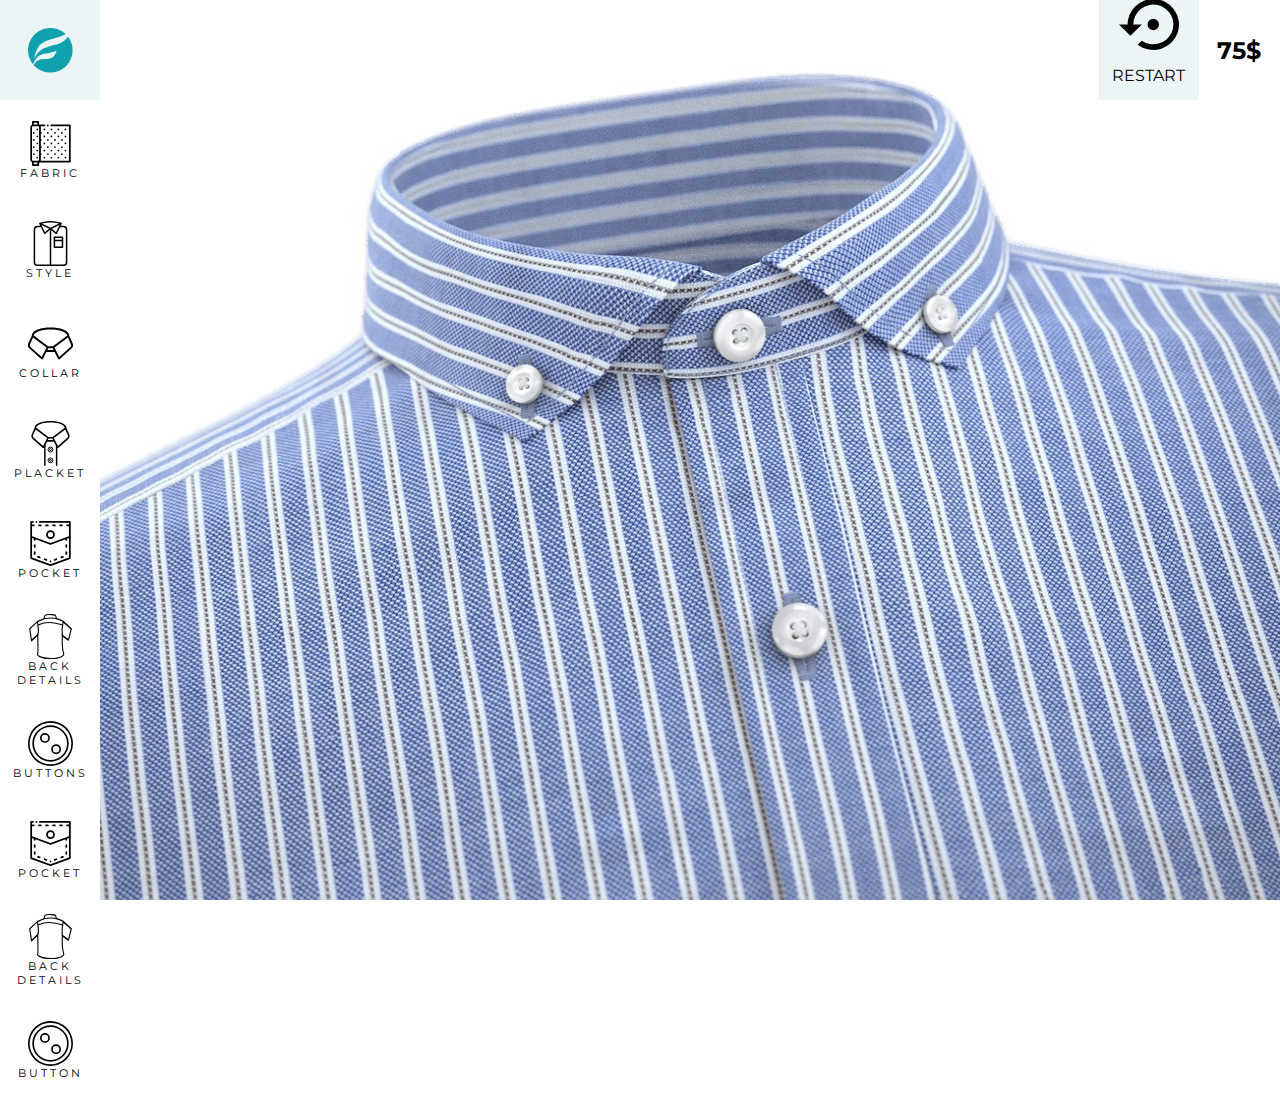
==== Kosuli/men.html @ 0084848f "Add files via upload" ====
<!DOCTYPE html>
<html lang="en">
  <head>
    <meta charset="UTF-8" />
    <meta name="viewport" content="width=device-width, initial-scale=1.0" />
    <meta http-equiv="X-UA-Compatible" content="ie=edge" />
    <title>Document</title>
    <link rel="stylesheet" href="css/buy.css" />
    <link
      href="https://fonts.googleapis.com/css?family=Montserrat:400,500,700,800"
      rel="stylesheet"
    />
  </head>
  <body>
    <div class="design">
      <div class="side">
        <div class="logo">
          <img src="./assets/logo.png" alt="logo" />
        </div>
        <div class="costume">
          <img src="./assets/fabric.svg" alt="style" />
          <p>FABRIC</p>
        </div>
        <div class="costume">
          <img src="./assets/shirt-1.svg" alt="style" />
          <p>STYLE</p>
        </div>
        <div class="costume">
          <img src="./assets/collar.svg" alt="style" />
          <p>COLLAR</p>
        </div>
        <div class="costume">
          <img src="./assets/placket.svg" alt="style" />
          <p>PLACKET</p>
        </div>
        <div class="costume">
          <img src="./assets/pocket.svg" alt="style" />
          <p>POCKET</p>
        </div>
        <div class="costume">
          <img src="./assets/back-details.svg" alt="style" />
          <p>BACK <br />DETAILS</p>
        </div>
        <div class="costume">
          <img src="./assets/shirt-button-with-two-holes.svg" alt="style" />
          <p>BUTTONS</p>
        </div>
        <div class="costume">
          <img src="./assets/pocket.svg" alt="style" />
          <p>POCKET</p>
        </div>
        <div class="costume">
          <img src="./assets/back-details.svg" alt="style" />
          <p>BACK DETAILS</p>
        </div>
        <div class="costume">
          <img src="./assets/shirt-button-with-two-holes.svg" alt="style" />
          <p>BUTTON</p>
        </div>
      </div>
      <div class="main-shirt">
        <img src="./assets/kosula.jpg" alt="kosula" />
      </div>
      <div class="aside">
        <div class="re-price">
          <div class="restart">
            <img src="./assets/restore.svg" alt="restart" />
            <p>RESTART</p>
          </div>
          <div class="price">
            <h2>75$</h2>
          </div>
        </div>

        <div class="two"></div>
        <div class="three"></div>
      </div>
    </div>
  </body>
</html>
---- Kosuli/css/buy.css ----
body {
  font-family: "Montserrat", sans-serif;
}

.side {
  display: -webkit-box;
  display: -ms-flexbox;
  display: flex;
  -webkit-box-orient: vertical;
  -webkit-box-direction: normal;
      -ms-flex-flow: column;
          flex-flow: column;
  width: 100px;
  position: absolute;
  left: 0;
  top: 0;
  -webkit-box-pack: center;
      -ms-flex-pack: center;
          justify-content: center;
  -webkit-box-align: center;
      -ms-flex-align: center;
          align-items: center;
}

.side .logo {
  width: 100%;
  height: 100px;
  display: -webkit-box;
  display: -ms-flexbox;
  display: flex;
  -webkit-box-pack: center;
      -ms-flex-pack: center;
          justify-content: center;
  background: #ebf5f6;
}

.side .logo img {
  width: 45%;
  margin: auto;
  height: 45%;
}

.side .costume {
  width: 100%;
  height: 100px;
  display: -webkit-box;
  display: -ms-flexbox;
  display: flex;
  -webkit-box-pack: center;
      -ms-flex-pack: center;
          justify-content: center;
  -webkit-box-align: center;
      -ms-flex-align: center;
          align-items: center;
  text-align: center;
  -webkit-box-orient: vertical;
  -webkit-box-direction: normal;
      -ms-flex-flow: column;
          flex-flow: column;
}

.side .costume img {
  width: 45%;
  margin: 0 auto;
  height: 45%;
}

.side .costume p {
  margin: 0;
  letter-spacing: 3px;
  font-size: 0.7rem;
}

.main-shirt {
  display: -webkit-box;
  display: -ms-flexbox;
  display: flex;
  -webkit-box-pack: center;
      -ms-flex-pack: center;
          justify-content: center;
  -webkit-box-align: center;
      -ms-flex-align: center;
          align-items: center;
  position: absolute;
  left: 100px;
  top: 0;
}

.main-shirt img {
  width: 100%;
  height: 100vh;
}

.aside {
  height: 100%;
  width: 200px;
  display: -webkit-box;
  display: -ms-flexbox;
  display: flex;
  -webkit-box-orient: vertical;
  -webkit-box-direction: normal;
      -ms-flex-flow: column;
          flex-flow: column;
  position: absolute;
  right: 0;
  top: 0;
}

.aside .re-price {
  display: -webkit-box;
  display: -ms-flexbox;
  display: flex;
  -ms-flex-flow: wrap;
      flex-flow: wrap;
  -webkit-box-pack: space-evenly;
      -ms-flex-pack: space-evenly;
          justify-content: space-evenly;
  -webkit-box-align: center;
      -ms-flex-align: center;
          align-items: center;
}

.aside .re-price .restart {
  background: #ebf5f6;
  width: 100%;
  height: 100px;
  -webkit-box-flex: 0;
      -ms-flex: 0 0 50%;
          flex: 0 0 50%;
  -webkit-box-pack: center;
      -ms-flex-pack: center;
          justify-content: center;
  display: -webkit-box;
  display: -ms-flexbox;
  display: flex;
  -webkit-box-orient: vertical;
  -webkit-box-direction: normal;
      -ms-flex-flow: column;
          flex-flow: column;
  text-align: center;
}

.aside .re-price .restart img {
  margin: auto;
  width: 60%;
}
/*# sourceMappingURL=buy.css.map */
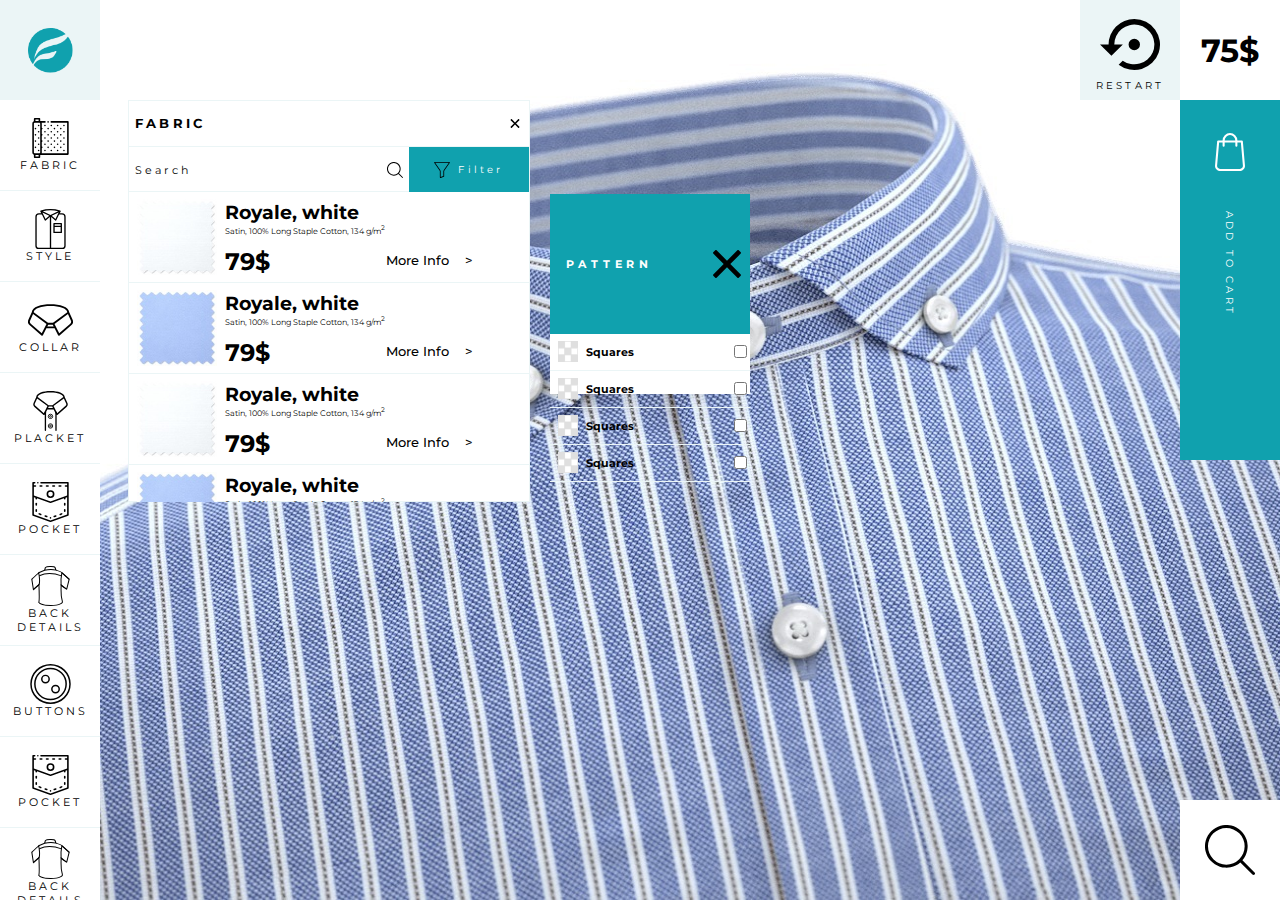
==== commit a0a86e1b: "Add files via upload" ====
--- a/Kosuli/men.html
+++ b/Kosuli/men.html
@@ -71,9 +71,138 @@
             <h2>75$</h2>
           </div>
         </div>
-
-        <div class="two"></div>
-        <div class="three"></div>
+        <div class="cart">
+          <div class="bag">
+            <img src="./assets/shopping-bag.svg" alt="shopping bag" />
+          </div>
+          <div class="add-cart">
+            <a href="#">ADD TO CART</a>
+          </div>
+        </div>
+        <div class="zoom">
+          <img src="./assets/magnifying-glass.svg" alt="magnifying glass" />
+        </div>
+      </div>
+      <div class="pop-1">
+        <div class="main">
+          <div class="material">
+            <h3>FABRIC</h3>
+            <img src="./assets/x-symbol.svg" alt="X" />
+          </div>
+          <div class="search">
+            <div class="src">
+              <p>Search</p>
+              <img src="./assets/magnifying-glass.svg" alt="magnifying-glass" />
+            </div>
+            <div class="filter">
+              <img src="./assets/filter.svg" alt="filter" />
+              <p>Filter</p>
+            </div>
+          </div>
+        </div>
+        <div class="main-content">
+          <div class="content">
+            <img src="./assets/1.jpg" alt="lcs" />
+            <div class="info">
+              <h3>Royale, white</h3>
+              <p>Satin, 100% Long Staple Cotton, 134 g/m<sup>2</sup></p>
+              <h2>79$</h2>
+              <button class="btn">More Info <span>></span></button>
+            </div>
+          </div>
+          <div class="content">
+            <img src="./assets/2.jpg" alt="lcs" />
+            <div class="info">
+              <h3>Royale, white</h3>
+              <p>Satin, 100% Long Staple Cotton, 134 g/m<sup>2</sup></p>
+              <h2>79$</h2>
+              <button class="btn">More Info <span>></span></button>
+            </div>
+          </div>
+          <div class="content">
+            <img src="./assets/1.jpg" alt="lcs" />
+            <div class="info">
+              <h3>Royale, white</h3>
+              <p>Satin, 100% Long Staple Cotton, 134 g/m<sup>2</sup></p>
+              <h2>79$</h2>
+              <button class="btn">More Info <span>></span></button>
+            </div>
+          </div>
+          <div class="content">
+            <img src="./assets/2.jpg" alt="lcs" />
+            <div class="info">
+              <h3>Royale, white</h3>
+              <p>Satin, 100% Long Staple Cotton, 134 g/m<sup>2</sup></p>
+              <h2>79$</h2>
+              <button class="btn">More Info <span>></span></button>
+            </div>
+          </div>
+          <div class="content">
+            <img src="./assets/1.jpg" alt="lcs" />
+            <div class="info">
+              <h3>Royale, white</h3>
+              <p>Satin, 100% Long Staple Cotton, 134 g/m<sup>2</sup></p>
+              <h2>79$</h2>
+              <button class="btn">More Info <span>></span></button>
+            </div>
+          </div>
+          <div class="content">
+            <img src="./assets/2.jpg" alt="lcs" />
+            <div class="info">
+              <h3>Royale, white</h3>
+              <p>Satin, 100% Long Staple Cotton, 134 g/m<sup>2</sup></p>
+              <h2>79$</h2>
+              <button class="btn">More Info <span>></span></button>
+            </div>
+          </div>
+          <div class="content">
+            <img src="./assets/1.jpg" alt="lcs" />
+            <div class="info">
+              <h3>Royale, white</h3>
+              <p>Satin, 100% Long Staple Cotton, 134 g/m<sup>2</sup></p>
+              <h2>79$</h2>
+              <button class="btn">More Info <span>></span></button>
+            </div>
+          </div>
+          <div class="content">
+            <img src="./assets/2.jpg" alt="lcs" />
+            <div class="info">
+              <h3>Royale, white</h3>
+              <p>Satin, 100% Long Staple Cotton, 134 g/m<sup>2</sup></p>
+              <h2>79$</h2>
+              <button class="btn">More Info <span>></span></button>
+            </div>
+          </div>
+        </div>
+      </div>
+      <div class="pop-2">
+        <div class="pattern">
+          <h3>PATTERN</h3>
+          <img src="./assets/x-symbol.svg" alt="X" />
+        </div>
+        <div class="texture">
+          <div class="choose">
+            <img src="./assets/squares.svg" alt="squares" />
+            <p>Squares</p>
+            <label for="material"></label>
+            <input type="checkbox" />
+          </div>
+          <div class="choose">
+            <img src="./assets/squares.svg" alt="squares" />
+            <p>Squares</p>
+            <input type="checkbox" />
+          </div>
+          <div class="choose">
+            <img src="./assets/squares.svg" alt="squares" />
+            <p>Squares</p>
+            <input type="checkbox" />
+          </div>
+          <div class="choose">
+            <img src="./assets/squares.svg" alt="squares" />
+            <p>Squares</p>
+            <input type="checkbox" />
+          </div>
+        </div>
       </div>
     </div>
   </body>
--- a/Kosuli/css/buy.css
+++ b/Kosuli/css/buy.css
@@ -1,11 +1,9 @@
 body {
   font-family: "Montserrat", sans-serif;
+  overflow-x: hidden;
 }
 
 .side {
-  display: -webkit-box;
-  display: -ms-flexbox;
-  display: flex;
   -webkit-box-orient: vertical;
   -webkit-box-direction: normal;
       -ms-flex-flow: column;
@@ -20,6 +18,13 @@
   -webkit-box-align: center;
       -ms-flex-align: center;
           align-items: center;
+  overflow-y: scroll;
+  overflow-x: hidden;
+  height: 100%;
+}
+
+.side::-webkit-scrollbar {
+  display: none;
 }
 
 .side .logo {
@@ -42,7 +47,7 @@
 
 .side .costume {
   width: 100%;
-  height: 100px;
+  height: 90px;
   display: -webkit-box;
   display: -ms-flexbox;
   display: flex;
@@ -57,6 +62,7 @@
   -webkit-box-direction: normal;
       -ms-flex-flow: column;
           flex-flow: column;
+  border-bottom: 1px solid #ebf5f6;
 }
 
 .side .costume img {
@@ -138,10 +144,476 @@
       -ms-flex-flow: column;
           flex-flow: column;
   text-align: center;
+  -webkit-box-align: center;
+      -ms-flex-align: center;
+          align-items: center;
 }
 
 .aside .re-price .restart img {
-  margin: auto;
+  margin: 0.6rem auto;
   width: 60%;
 }
+
+.aside .re-price .restart p {
+  margin: 0;
+  font-size: 0.6rem;
+  letter-spacing: 0.2rem;
+}
+
+.aside .re-price .price {
+  display: -webkit-box;
+  display: -ms-flexbox;
+  display: flex;
+  -webkit-box-pack: center;
+      -ms-flex-pack: center;
+          justify-content: center;
+  -webkit-box-align: center;
+      -ms-flex-align: center;
+          align-items: center;
+  text-align: center;
+  width: 100%;
+  -webkit-box-flex: 0;
+      -ms-flex: 0 0 50%;
+          flex: 0 0 50%;
+}
+
+.aside .re-price .price h2 {
+  font-size: 2rem;
+  font-weight: bold;
+}
+
+.aside .cart {
+  display: -webkit-box;
+  display: -ms-flexbox;
+  display: flex;
+  -webkit-box-orient: vertical;
+  -webkit-box-direction: normal;
+      -ms-flex-flow: column;
+          flex-flow: column;
+  background: #10a1ae;
+  width: 100px;
+  position: absolute;
+  right: 0;
+  top: 100px;
+  -webkit-box-align: center;
+      -ms-flex-align: center;
+          align-items: center;
+  height: 40%;
+}
+
+.aside .cart .add-cart {
+  display: -webkit-box;
+  display: -ms-flexbox;
+  display: flex;
+  -webkit-box-flex: 0;
+      -ms-flex: 0 0 80%;
+          flex: 0 0 80%;
+  -webkit-box-pack: center;
+      -ms-flex-pack: center;
+          justify-content: center;
+  -webkit-box-align: center;
+      -ms-flex-align: center;
+          align-items: center;
+  height: 100%;
+  white-space: nowrap;
+  width: 100%;
+  position: relative;
+}
+
+.aside .cart .add-cart a {
+  text-decoration: none;
+  color: #fff;
+  -webkit-transform: rotate(90deg);
+          transform: rotate(90deg);
+  letter-spacing: 0.2rem;
+  font-size: 0.6rem;
+  position: absolute;
+  top: 30%;
+}
+
+.aside .cart .bag {
+  display: -webkit-box;
+  display: -ms-flexbox;
+  display: flex;
+  -webkit-box-flex: 0;
+      -ms-flex: 0 0 20%;
+          flex: 0 0 20%;
+  -webkit-box-pack: center;
+      -ms-flex-pack: center;
+          justify-content: center;
+  -webkit-box-align: center;
+      -ms-flex-align: center;
+          align-items: center;
+  width: 100%;
+  height: 100%;
+}
+
+.aside .cart .bag img {
+  width: 30%;
+  margin-top: 2rem;
+}
+
+.aside .zoom {
+  position: absolute;
+  right: 0;
+  bottom: 0;
+  height: 100px;
+  width: 100px;
+  display: -webkit-box;
+  display: -ms-flexbox;
+  display: flex;
+  -webkit-box-align: center;
+      -ms-flex-align: center;
+          align-items: center;
+  -webkit-box-pack: center;
+      -ms-flex-pack: center;
+          justify-content: center;
+  background: #fff;
+}
+
+.aside .zoom img {
+  width: 50%;
+}
+
+.pop-1 {
+  height: 400px;
+  width: 400px;
+  background: #fff;
+  position: absolute;
+  top: 100px;
+  left: 10%;
+  -webkit-box-orient: vertical;
+  -webkit-box-direction: normal;
+      -ms-flex-flow: column;
+          flex-flow: column;
+  border: 1px solid #ebf5f6;
+}
+
+.pop-1 .main {
+  display: -webkit-box;
+  display: -ms-flexbox;
+  display: flex;
+  -webkit-box-orient: vertical;
+  -webkit-box-direction: normal;
+      -ms-flex-flow: column;
+          flex-flow: column;
+  width: 100%;
+  height: 90px;
+  position: relative;
+  border-bottom: 1px solid #ebf5f6;
+}
+
+.pop-1 .main .material {
+  display: -webkit-box;
+  display: -ms-flexbox;
+  display: flex;
+  width: 100%;
+  -webkit-box-pack: center;
+      -ms-flex-pack: center;
+          justify-content: center;
+  -webkit-box-align: center;
+      -ms-flex-align: center;
+          align-items: center;
+  height: 50%;
+  border-bottom: 1px solid #ebf5f6;
+  -webkit-box-flex: 0;
+      -ms-flex: 0 0 50%;
+          flex: 0 0 50%;
+}
+
+.pop-1 .main .material img {
+  height: 20%;
+  -webkit-box-flex: 0;
+      -ms-flex: 0 0 10%;
+          flex: 0 0 10%;
+}
+
+.pop-1 .main .material h3 {
+  -webkit-box-flex: 0;
+      -ms-flex: 0 0 90%;
+          flex: 0 0 90%;
+  margin-left: 3%;
+  letter-spacing: 0.2rem;
+  font-size: 0.8rem;
+}
+
+.pop-1 .main .search {
+  display: -webkit-box;
+  display: -ms-flexbox;
+  display: flex;
+  -webkit-box-orient: horizontal;
+  -webkit-box-direction: normal;
+      -ms-flex-flow: row;
+          flex-flow: row;
+  -webkit-box-pack: center;
+      -ms-flex-pack: center;
+          justify-content: center;
+  -webkit-box-align: center;
+      -ms-flex-align: center;
+          align-items: center;
+  width: 100%;
+  height: 50%;
+  -webkit-box-flex: 0;
+      -ms-flex: 0 0 50%;
+          flex: 0 0 50%;
+}
+
+.pop-1 .main .search .src {
+  display: -webkit-box;
+  display: -ms-flexbox;
+  display: flex;
+  -webkit-box-flex: 0;
+      -ms-flex: 0 0 70%;
+          flex: 0 0 70%;
+  height: 100%;
+  -webkit-box-pack: center;
+      -ms-flex-pack: center;
+          justify-content: center;
+  -webkit-box-align: center;
+      -ms-flex-align: center;
+          align-items: center;
+}
+
+.pop-1 .main .search .src img {
+  width: 1rem;
+  margin-left: 70%;
+}
+
+.pop-1 .main .search .src p {
+  font-size: 0.7rem;
+  letter-spacing: 0.2rem;
+}
+
+.pop-1 .main .search .filter {
+  display: -webkit-box;
+  display: -ms-flexbox;
+  display: flex;
+  -webkit-box-flex: 0;
+      -ms-flex: 0 0 30%;
+          flex: 0 0 30%;
+  background: #10a1ae;
+  width: 100%;
+  height: 100%;
+  -webkit-box-pack: center;
+      -ms-flex-pack: center;
+          justify-content: center;
+  -webkit-box-align: center;
+      -ms-flex-align: center;
+          align-items: center;
+}
+
+.pop-1 .main .search .filter img {
+  width: 1rem;
+  margin-right: 0.5rem;
+}
+
+.pop-1 .main .search .filter p {
+  color: #fff;
+  font-size: 0.6rem;
+  letter-spacing: 0.2rem;
+}
+
+.pop-1 .main-content {
+  overflow-y: scroll;
+  overflow-x: hidden;
+  height: 310px;
+  /* Track */
+  /* Handle */
+  /* Handle on hover */
+}
+
+.pop-1 .main-content::-webkit-scrollbar {
+  width: 5px;
+}
+
+.pop-1 .main-content::-webkit-scrollbar-track {
+  -webkit-box-shadow: inset 0 0 1px grey;
+          box-shadow: inset 0 0 1px grey;
+  border-radius: 10px;
+}
+
+.pop-1 .main-content::-webkit-scrollbar-thumb {
+  background: #10a1ae;
+  border-radius: 10px;
+}
+
+.pop-1 .main-content::-webkit-scrollbar-thumb:hover {
+  background: #10a1ac;
+}
+
+.pop-1 .main-content .content {
+  height: 90px;
+  width: 100%;
+  border-bottom: 1px solid #ebf5f6;
+  display: -webkit-box;
+  display: -ms-flexbox;
+  display: flex;
+  -webkit-box-orient: horizontal;
+  -webkit-box-direction: normal;
+      -ms-flex-flow: row;
+          flex-flow: row;
+  -webkit-box-align: center;
+      -ms-flex-align: center;
+          align-items: center;
+  position: relative;
+}
+
+.pop-1 .main-content .content img {
+  height: 85%;
+  margin-left: 2%;
+  -webkit-box-flex: 0;
+      -ms-flex: 0 0 20%;
+          flex: 0 0 20%;
+}
+
+.pop-1 .main-content .content .info {
+  display: -webkit-box;
+  display: -ms-flexbox;
+  display: flex;
+  -webkit-box-flex: 0;
+      -ms-flex: 0 0 80%;
+          flex: 0 0 80%;
+  -webkit-box-orient: vertical;
+  -webkit-box-direction: normal;
+      -ms-flex-flow: column;
+          flex-flow: column;
+  -webkit-box-pack: center;
+      -ms-flex-pack: center;
+          justify-content: center;
+  height: 100%;
+  margin-left: 2%;
+}
+
+.pop-1 .main-content .content .info p {
+  font-size: 0.5rem;
+  margin-top: 0;
+}
+
+.pop-1 .main-content .content .info h3 {
+  margin-top: 2%;
+  margin-bottom: 0;
+}
+
+.pop-1 .main-content .content .info h2 {
+  margin-top: 0.2rem;
+  margin-bottom: 0.2rem;
+}
+
+.pop-1 .main-content .content .info .btn {
+  border: none;
+  width: 50%;
+  -webkit-box-pack: center;
+      -ms-flex-pack: center;
+          justify-content: center;
+  -ms-flex-line-pack: center;
+      align-content: center;
+  display: -webkit-box;
+  display: -ms-flexbox;
+  display: flex;
+  position: absolute;
+  right: 0;
+  bottom: 15%;
+  background: none;
+  font-weight: 500;
+  font-size: 0.8rem;
+  cursor: pointer;
+  font-family: "Montserrat", sans-serif;
+}
+
+.pop-1 .main-content .content .info .btn span {
+  margin-left: 1rem;
+}
+
+.pop-2 {
+  height: 200px;
+  width: 200px;
+  background: #fff;
+  position: absolute;
+  top: 21.5%;
+  left: 43%;
+  display: -webkit-box;
+  display: -ms-flexbox;
+  display: flex;
+  -webkit-box-orient: vertical;
+  -webkit-box-direction: normal;
+      -ms-flex-flow: column;
+          flex-flow: column;
+}
+
+.pop-2 .pattern {
+  display: -webkit-box;
+  display: -ms-flexbox;
+  display: flex;
+  -webkit-box-align: center;
+      -ms-flex-align: center;
+          align-items: center;
+  background-color: #10a1ae;
+  width: 100%;
+  -webkit-box-flex: 0;
+      -ms-flex: 0 0 25%;
+          flex: 0 0 25%;
+  height: 100%;
+}
+
+.pop-2 .pattern h3 {
+  letter-spacing: 0.3rem;
+  color: #fff;
+  font-size: 0.7rem;
+  margin-left: 1rem;
+}
+
+.pop-2 .pattern img {
+  height: 20%;
+  margin-left: 30%;
+}
+
+.pop-2 .texture {
+  display: -webkit-box;
+  display: -ms-flexbox;
+  display: flex;
+  -webkit-box-flex: 0;
+      -ms-flex: 0 0 75%;
+          flex: 0 0 75%;
+  -webkit-box-orient: vertical;
+  -webkit-box-direction: normal;
+      -ms-flex-flow: column;
+          flex-flow: column;
+  -webkit-box-align: baseline;
+      -ms-flex-align: baseline;
+          align-items: baseline;
+}
+
+.pop-2 .texture .choose {
+  display: -webkit-box;
+  display: -ms-flexbox;
+  display: flex;
+  -webkit-box-pack: baseline;
+      -ms-flex-pack: baseline;
+          justify-content: baseline;
+  -webkit-box-align: center;
+      -ms-flex-align: center;
+          align-items: center;
+  margin-top: 0;
+  -webkit-box-flex: 0;
+      -ms-flex: 0 0 24%;
+          flex: 0 0 24%;
+  width: 100%;
+  border-bottom: 1px solid #ebf5f6;
+}
+
+.pop-2 .texture .choose img {
+  width: 10%;
+  margin-left: 0.5rem;
+}
+
+.pop-2 .texture .choose p {
+  font-size: 0.7rem;
+  margin: 0;
+  margin-left: 0.5rem;
+  font-weight: bold;
+}
+
+.pop-2 .texture .choose input {
+  margin-left: 50%;
+}
 /*# sourceMappingURL=buy.css.map */